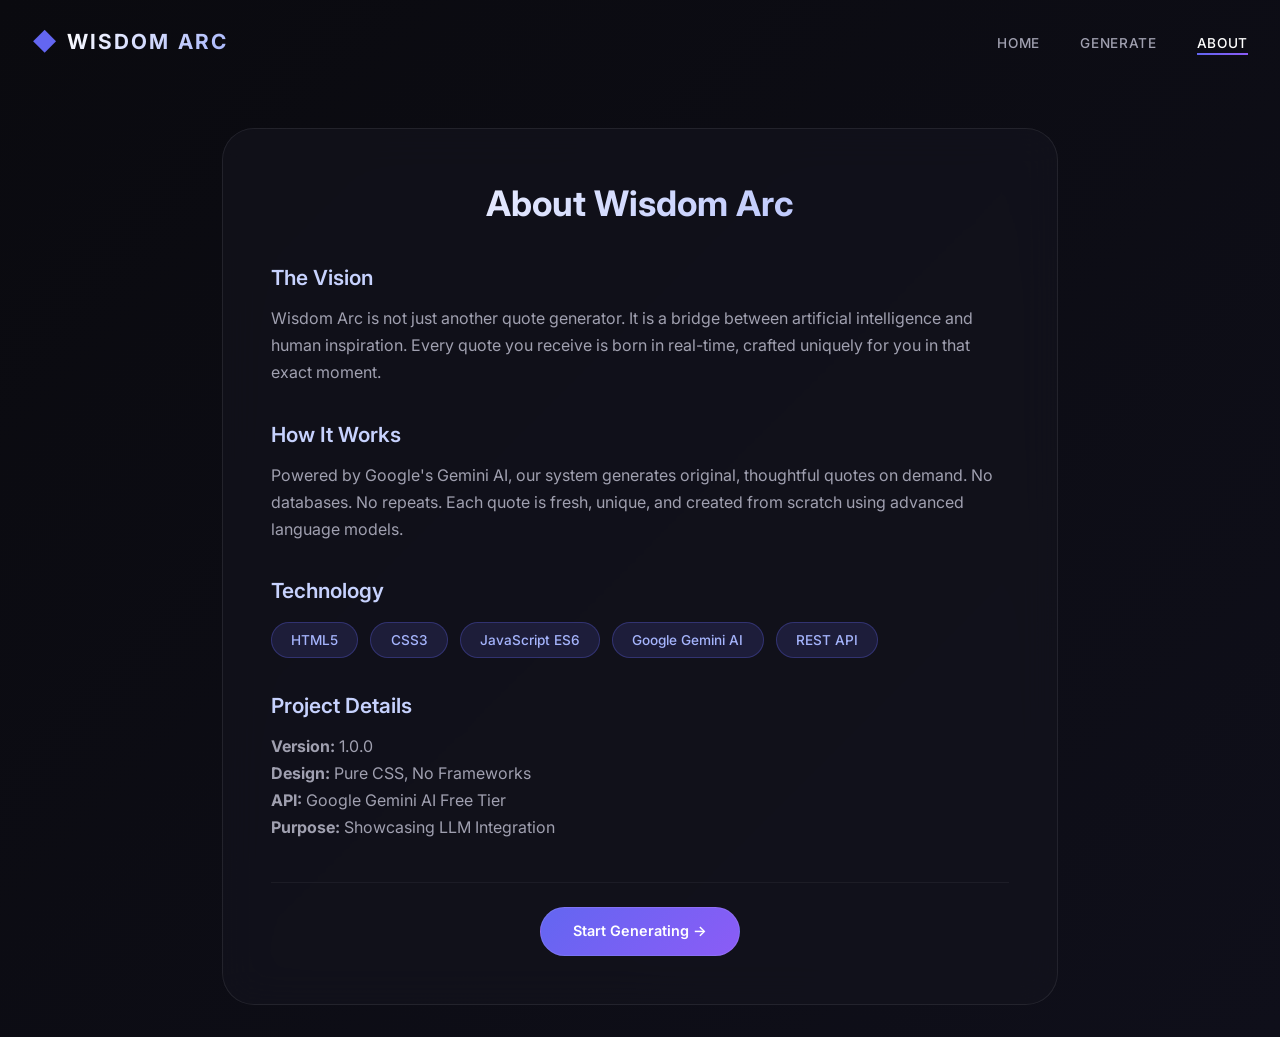
==== about.html @ d0ecbc01 "Initial commit - Wisdom Arc project" ====
<!DOCTYPE html>
<html lang="en">
<head>
    <meta charset="UTF-8">
    <meta name="viewport" content="width=device-width, initial-scale=1.0">
    <title>About | Wisdom Arc</title>
    <link rel="stylesheet" href="css/style.css">
    <link href="https://fonts.googleapis.com/css2?family=Inter:opsz,wght@14..32,300;400;500;600;700;800&display=swap" rel="stylesheet">
</head>
<body>

    <nav class="navbar">
        <div class="nav-container">
            <div class="logo">
                <span class="logo-icon">◆</span>
                <span class="logo-text">WISDOM ARC</span>
            </div>
            <ul class="nav-links">
                <li><a href="index.html">HOME</a></li>
                <li><a href="generate.html">GENERATE</a></li>
                <li><a href="about.html" class="active">ABOUT</a></li>
            </ul>
        </div>
    </nav>

    <main class="about-main">
        <div class="about-container">
            <div class="about-card">
                <h1>About Wisdom Arc</h1>
                
                <div class="about-section">
                    <h2>The Vision</h2>
                    <p>Wisdom Arc is not just another quote generator. It is a bridge between artificial intelligence and human inspiration. Every quote you receive is born in real-time, crafted uniquely for you in that exact moment.</p>
                </div>

                <div class="about-section">
                    <h2>How It Works</h2>
                    <p>Powered by Google's Gemini AI, our system generates original, thoughtful quotes on demand. No databases. No repeats. Each quote is fresh, unique, and created from scratch using advanced language models.</p>
                </div>

                <div class="about-section">
                    <h2>Technology</h2>
                    <div class="tech-grid">
                        <span class="tech-item">HTML5</span>
                        <span class="tech-item">CSS3</span>
                        <span class="tech-item">JavaScript ES6</span>
                        <span class="tech-item">Google Gemini AI</span>
                        <span class="tech-item">REST API</span>
                    </div>
                </div>

                <div class="about-section">
                    <h2>Project Details</h2>
                    <p><strong>Version:</strong> 1.0.0<br>
                    <strong>Design:</strong> Pure CSS, No Frameworks<br>
                    <strong>API:</strong> Google Gemini AI Free Tier<br>
                    <strong>Purpose:</strong> Showcasing LLM Integration</p>
                </div>

                <div class="about-footer">
                    <a href="generate.html" class="btn-primary">Start Generating →</a>
                </div>
            </div>
        </div>
    </main>

    <script>
        window.addEventListener('scroll', () => {
            const navbar = document.querySelector('.navbar');
            if (window.scrollY > 50) {
                navbar.classList.add('scrolled');
            } else {
                navbar.classList.remove('scrolled');
            }
        });
    </script>
</body>
</html>
---- css/style.css ----
* {
    margin: 0;
    padding: 0;
    box-sizing: border-box;
}

body {
    font-family: 'Inter', sans-serif;
    background: #0a0a0f;
    color: #ffffff;
    line-height: 1.5;
    overflow-x: hidden;
}

::-webkit-scrollbar {
    width: 8px;
}

::-webkit-scrollbar-track {
    background: #1a1a20;
}

::-webkit-scrollbar-thumb {
    background: #3b3b45;
    border-radius: 4px;
}

::-webkit-scrollbar-thumb:hover {
    background: #6366f1;
}

.navbar {
    position: fixed;
    top: 0;
    width: 100%;
    padding: 1.5rem 0;
    z-index: 1000;
    transition: all 0.4s ease;
    background: transparent;
}

.navbar.scrolled {
    background: rgba(10, 10, 15, 0.95);
    backdrop-filter: blur(20px);
    border-bottom: 1px solid rgba(255, 255, 255, 0.05);
    padding: 1rem 0;
}

.nav-container {
    max-width: 1280px;
    margin: 0 auto;
    padding: 0 2rem;
    display: flex;
    justify-content: space-between;
    align-items: center;
}

.logo {
    display: flex;
    align-items: center;
    gap: 0.5rem;
    font-size: 1.3rem;
    font-weight: 700;
    letter-spacing: 0.1em;
}

.logo-icon {
    font-size: 1.5rem;
    color: #6366f1;
}

.logo-text {
    background: linear-gradient(135deg, #ffffff, #a5b4fc);
    -webkit-background-clip: text;
    background-clip: text;
    color: transparent;
}

.nav-links {
    display: flex;
    gap: 2.5rem;
    list-style: none;
}

.nav-links a {
    color: #a0a0b0;
    text-decoration: none;
    font-weight: 500;
    font-size: 0.85rem;
    letter-spacing: 0.05em;
    transition: color 0.3s ease;
    position: relative;
    padding-bottom: 0.25rem;
}

.nav-links a::after {
    content: '';
    position: absolute;
    bottom: 0;
    left: 0;
    width: 0;
    height: 2px;
    background: linear-gradient(90deg, #6366f1, #8b5cf6);
    transition: width 0.3s ease;
}

.nav-links a:hover::after,
.nav-links a.active::after {
    width: 100%;
}

.nav-links a:hover,
.nav-links a.active {
    color: #ffffff;
}

.hero {
    min-height: 100vh;
    display: flex;
    align-items: center;
    position: relative;
    background: linear-gradient(135deg, #0a0a0f 0%, #0f0f1a 100%);
}

.hero-overlay {
    position: absolute;
    top: 0;
    left: 0;
    width: 100%;
    height: 100%;
    background: radial-gradient(circle at 20% 50%, rgba(99, 102, 241, 0.08) 0%, transparent 50%),
                radial-gradient(circle at 80% 80%, rgba(139, 92, 246, 0.06) 0%, transparent 50%);
    pointer-events: none;
}

.hero-content {
    max-width: 1280px;
    margin: 0 auto;
    padding: 0 2rem;
    position: relative;
    z-index: 2;
}

.hero-badge {
    display: inline-block;
    padding: 0.35rem 1rem;
    background: rgba(99, 102, 241, 0.1);
    border: 1px solid rgba(99, 102, 241, 0.3);
    border-radius: 100px;
    font-size: 0.75rem;
    font-weight: 600;
    letter-spacing: 0.1em;
    margin-bottom: 1.5rem;
    backdrop-filter: blur(4px);
}

.hero-title {
    font-size: 4.5rem;
    font-weight: 800;
    line-height: 1.1;
    letter-spacing: -0.02em;
    margin-bottom: 1.5rem;
    background: linear-gradient(135deg, #ffffff 0%, #c7d2fe 100%);
    -webkit-background-clip: text;
    background-clip: text;
    color: transparent;
}

.hero-subtitle {
    font-size: 1.1rem;
    color: #a0a0b0;
    max-width: 500px;
    margin-bottom: 2.5rem;
    line-height: 1.6;
}

.hero-buttons {
    display: flex;
    gap: 1rem;
    flex-wrap: wrap;
}

.btn-primary {
    display: inline-flex;
    align-items: center;
    gap: 0.5rem;
    padding: 0.8rem 2rem;
    background: linear-gradient(135deg, #6366f1, #8b5cf6);
    border-radius: 100px;
    text-decoration: none;
    color: white;
    font-weight: 600;
    font-size: 0.9rem;
    transition: all 0.3s ease;
    border: 1px solid rgba(255, 255, 255, 0.1);
}

.btn-primary:hover {
    transform: translateY(-2px);
    box-shadow: 0 10px 30px rgba(99, 102, 241, 0.3);
    gap: 0.75rem;
}

.btn-secondary {
    display: inline-flex;
    align-items: center;
    padding: 0.8rem 2rem;
    background: transparent;
    border: 1px solid rgba(255, 255, 255, 0.2);
    border-radius: 100px;
    text-decoration: none;
    color: white;
    font-weight: 500;
    font-size: 0.9rem;
    transition: all 0.3s ease;
}

.btn-secondary:hover {
    border-color: #6366f1;
    background: rgba(99, 102, 241, 0.1);
    transform: translateY(-2px);
}

.hero-scroll {
    position: absolute;
    bottom: 2rem;
    left: 50%;
    transform: translateX(-50%);
    display: flex;
    flex-direction: column;
    align-items: center;
    gap: 0.5rem;
    font-size: 0.7rem;
    color: #707090;
    letter-spacing: 0.2em;
}

.scroll-line {
    width: 1px;
    height: 40px;
    background: linear-gradient(180deg, #6366f1, transparent);
}

.generator-main {
    min-height: 100vh;
    background: linear-gradient(135deg, #0a0a0f 0%, #0f0f1a 100%);
    padding-top: 6rem;
}

.generator-container {
    max-width: 900px;
    margin: 0 auto;
    padding: 2rem;
}

.generator-card {
    background: rgba(20, 20, 30, 0.6);
    backdrop-filter: blur(20px);
    border-radius: 2rem;
    border: 1px solid rgba(255, 255, 255, 0.08);
    padding: 3rem;
    box-shadow: 0 25px 50px -12px rgba(0, 0, 0, 0.5);
}

.card-header {
    text-align: center;
    margin-bottom: 2.5rem;
}

.card-header h1 {
    font-size: 2.2rem;
    font-weight: 700;
    background: linear-gradient(135deg, #ffffff, #a5b4fc);
    -webkit-background-clip: text;
    background-clip: text;
    color: transparent;
    margin-bottom: 0.5rem;
}

.card-header p {
    color: #9090a0;
    font-size: 0.9rem;
}

.quote-box {
    background: rgba(0, 0, 0, 0.4);
    border-radius: 1.5rem;
    padding: 2.5rem;
    margin-bottom: 2rem;
    border-left: 3px solid #6366f1;
    position: relative;
}

.quote-icon {
    font-size: 4rem;
    color: rgba(99, 102, 241, 0.2);
    position: absolute;
    top: 1rem;
    left: 1.5rem;
    font-family: serif;
}

.quote-text {
    font-size: 1.3rem;
    line-height: 1.6;
    color: #e0e0f0;
    font-weight: 400;
    margin-bottom: 1rem;
    padding-left: 1.5rem;
    min-height: 120px;
}

.quote-author {
    text-align: right;
    color: #8b5cf6;
    font-weight: 500;
    font-size: 0.9rem;
    letter-spacing: 0.02em;
    padding-left: 1.5rem;
}

.generate-button {
    width: 100%;
    padding: 1rem;
    background: linear-gradient(135deg, #6366f1, #8b5cf6);
    border: none;
    border-radius: 100px;
    color: white;
    font-size: 1rem;
    font-weight: 600;
    cursor: pointer;
    transition: all 0.3s ease;
}

.generate-button:hover {
    transform: scale(1.02);
    box-shadow: 0 10px 30px rgba(99, 102, 241, 0.4);
}

.generate-button:disabled {
    opacity: 0.6;
    transform: none;
    cursor: not-allowed;
}

.about-main {
    min-height: 100vh;
    background: linear-gradient(135deg, #0a0a0f 0%, #0f0f1a 100%);
    padding-top: 6rem;
}

.about-container {
    max-width: 900px;
    margin: 0 auto;
    padding: 2rem;
}

.about-card {
    background: rgba(20, 20, 30, 0.6);
    backdrop-filter: blur(20px);
    border-radius: 2rem;
    border: 1px solid rgba(255, 255, 255, 0.08);
    padding: 3rem;
}

.about-card h1 {
    font-size: 2.2rem;
    font-weight: 700;
    background: linear-gradient(135deg, #ffffff, #a5b4fc);
    -webkit-background-clip: text;
    background-clip: text;
    color: transparent;
    margin-bottom: 2rem;
    text-align: center;
}

.about-section {
    margin-bottom: 2rem;
}

.about-section h2 {
    font-size: 1.3rem;
    color: #c7d2fe;
    margin-bottom: 0.75rem;
    font-weight: 600;
}

.about-section p {
    color: #a0a0b0;
    line-height: 1.7;
}

.tech-grid {
    display: flex;
    flex-wrap: wrap;
    gap: 0.75rem;
    margin-top: 1rem;
}

.tech-item {
    background: rgba(99, 102, 241, 0.15);
    border: 1px solid rgba(99, 102, 241, 0.3);
    padding: 0.4rem 1.2rem;
    border-radius: 100px;
    font-size: 0.85rem;
    color: #a5b4fc;
    font-weight: 500;
}

.about-footer {
    text-align: center;
    margin-top: 2.5rem;
    padding-top: 1.5rem;
    border-top: 1px solid rgba(255, 255, 255, 0.05);
}

@media (max-width: 768px) {
    .hero-title {
        font-size: 2.5rem;
    }
    
    .generator-card {
        padding: 1.5rem;
    }
    
    .about-card {
        padding: 1.5rem;
    }
    
    .quote-text {
        font-size: 1rem;
    }
    
    .nav-links {
        gap: 1.2rem;
    }
    
    .nav-container {
        padding: 0 1rem;
    }
}
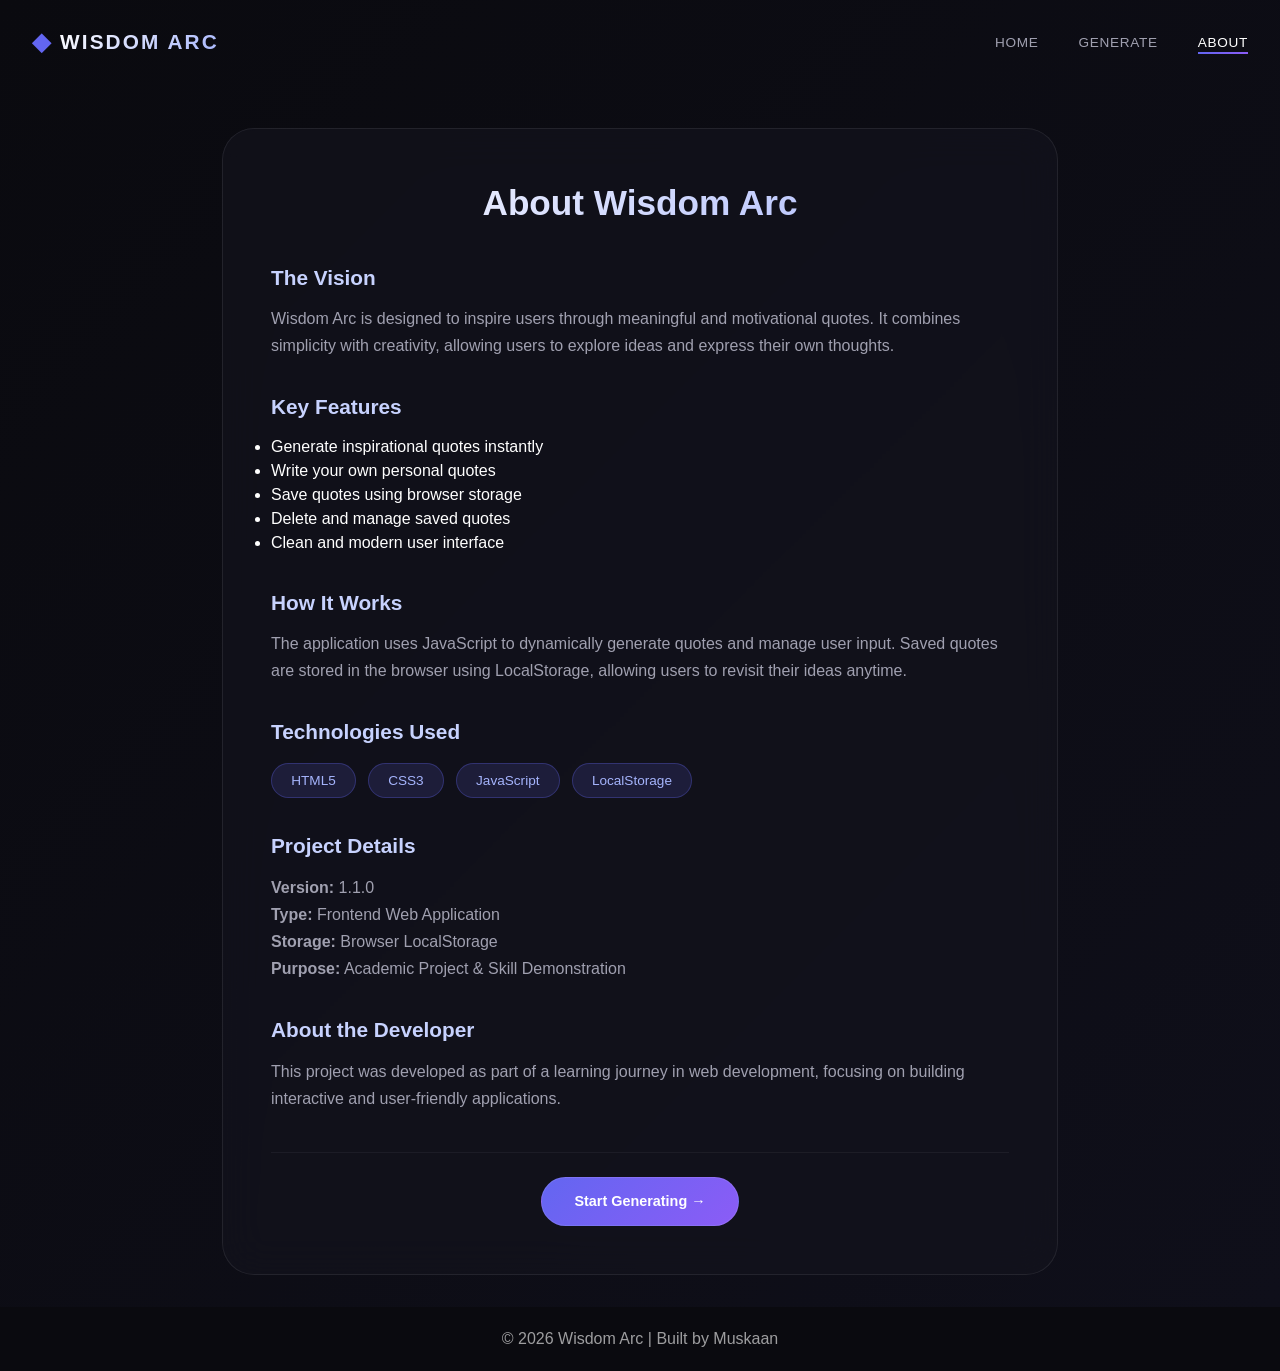
==== commit 88cb5def: "Update about.html" ====
--- a/about.html
+++ b/about.html
@@ -5,7 +5,6 @@
     <meta name="viewport" content="width=device-width, initial-scale=1.0">
     <title>About | Wisdom Arc</title>
     <link rel="stylesheet" href="css/style.css">
-    <link href="https://fonts.googleapis.com/css2?family=Inter:opsz,wght@14..32,300;400;500;600;700;800&display=swap" rel="stylesheet">
 </head>
 <body>
 
@@ -26,44 +25,85 @@
     <main class="about-main">
         <div class="about-container">
             <div class="about-card">
+
                 <h1>About Wisdom Arc</h1>
-                
+
+                <!-- VISION -->
                 <div class="about-section">
                     <h2>The Vision</h2>
-                    <p>Wisdom Arc is not just another quote generator. It is a bridge between artificial intelligence and human inspiration. Every quote you receive is born in real-time, crafted uniquely for you in that exact moment.</p>
+                    <p>
+                        Wisdom Arc is designed to inspire users through meaningful and motivational quotes. 
+                        It combines simplicity with creativity, allowing users to explore ideas and express their own thoughts.
+                    </p>
                 </div>
 
+                <!-- FEATURES -->
+                <div class="about-section">
+                    <h2>Key Features</h2>
+                    <ul>
+                        <li>Generate inspirational quotes instantly</li>
+                        <li>Write your own personal quotes</li>
+                        <li>Save quotes using browser storage</li>
+                        <li>Delete and manage saved quotes</li>
+                        <li>Clean and modern user interface</li>
+                    </ul>
+                </div>
+
+                <!-- HOW IT WORKS -->
                 <div class="about-section">
                     <h2>How It Works</h2>
-                    <p>Powered by Google's Gemini AI, our system generates original, thoughtful quotes on demand. No databases. No repeats. Each quote is fresh, unique, and created from scratch using advanced language models.</p>
+                    <p>
+                        The application uses JavaScript to dynamically generate quotes and manage user input. 
+                        Saved quotes are stored in the browser using LocalStorage, allowing users to revisit their ideas anytime.
+                    </p>
                 </div>
 
+                <!-- TECHNOLOGY -->
                 <div class="about-section">
-                    <h2>Technology</h2>
+                    <h2>Technologies Used</h2>
                     <div class="tech-grid">
                         <span class="tech-item">HTML5</span>
                         <span class="tech-item">CSS3</span>
-                        <span class="tech-item">JavaScript ES6</span>
-                        <span class="tech-item">Google Gemini AI</span>
-                        <span class="tech-item">REST API</span>
+                        <span class="tech-item">JavaScript</span>
+                        <span class="tech-item">LocalStorage</span>
                     </div>
                 </div>
 
+                <!-- PROJECT DETAILS -->
                 <div class="about-section">
                     <h2>Project Details</h2>
-                    <p><strong>Version:</strong> 1.0.0<br>
-                    <strong>Design:</strong> Pure CSS, No Frameworks<br>
-                    <strong>API:</strong> Google Gemini AI Free Tier<br>
-                    <strong>Purpose:</strong> Showcasing LLM Integration</p>
+                    <p>
+                        <strong>Version:</strong> 1.1.0<br>
+                        <strong>Type:</strong> Frontend Web Application<br>
+                        <strong>Storage:</strong> Browser LocalStorage<br>
+                        <strong>Purpose:</strong> Academic Project & Skill Demonstration
+                    </p>
                 </div>
 
+                <!-- AUTHOR -->
+                <div class="about-section">
+                    <h2>About the Developer</h2>
+                    <p>
+                        This project was developed as part of a learning journey in web development, 
+                        focusing on building interactive and user-friendly applications.
+                    </p>
+                </div>
+
+                <!-- CTA -->
                 <div class="about-footer">
                     <a href="generate.html" class="btn-primary">Start Generating →</a>
                 </div>
+
             </div>
         </div>
     </main>
 
+    <!-- Footer -->
+    <footer style="text-align:center; padding:20px; opacity:0.6;">
+        © 2026 Wisdom Arc | Built by Muskaan
+    </footer>
+
+    <!-- Navbar Scroll -->
     <script>
         window.addEventListener('scroll', () => {
             const navbar = document.querySelector('.navbar');
@@ -74,5 +114,6 @@
             }
         });
     </script>
+
 </body>
-</html>+</html>
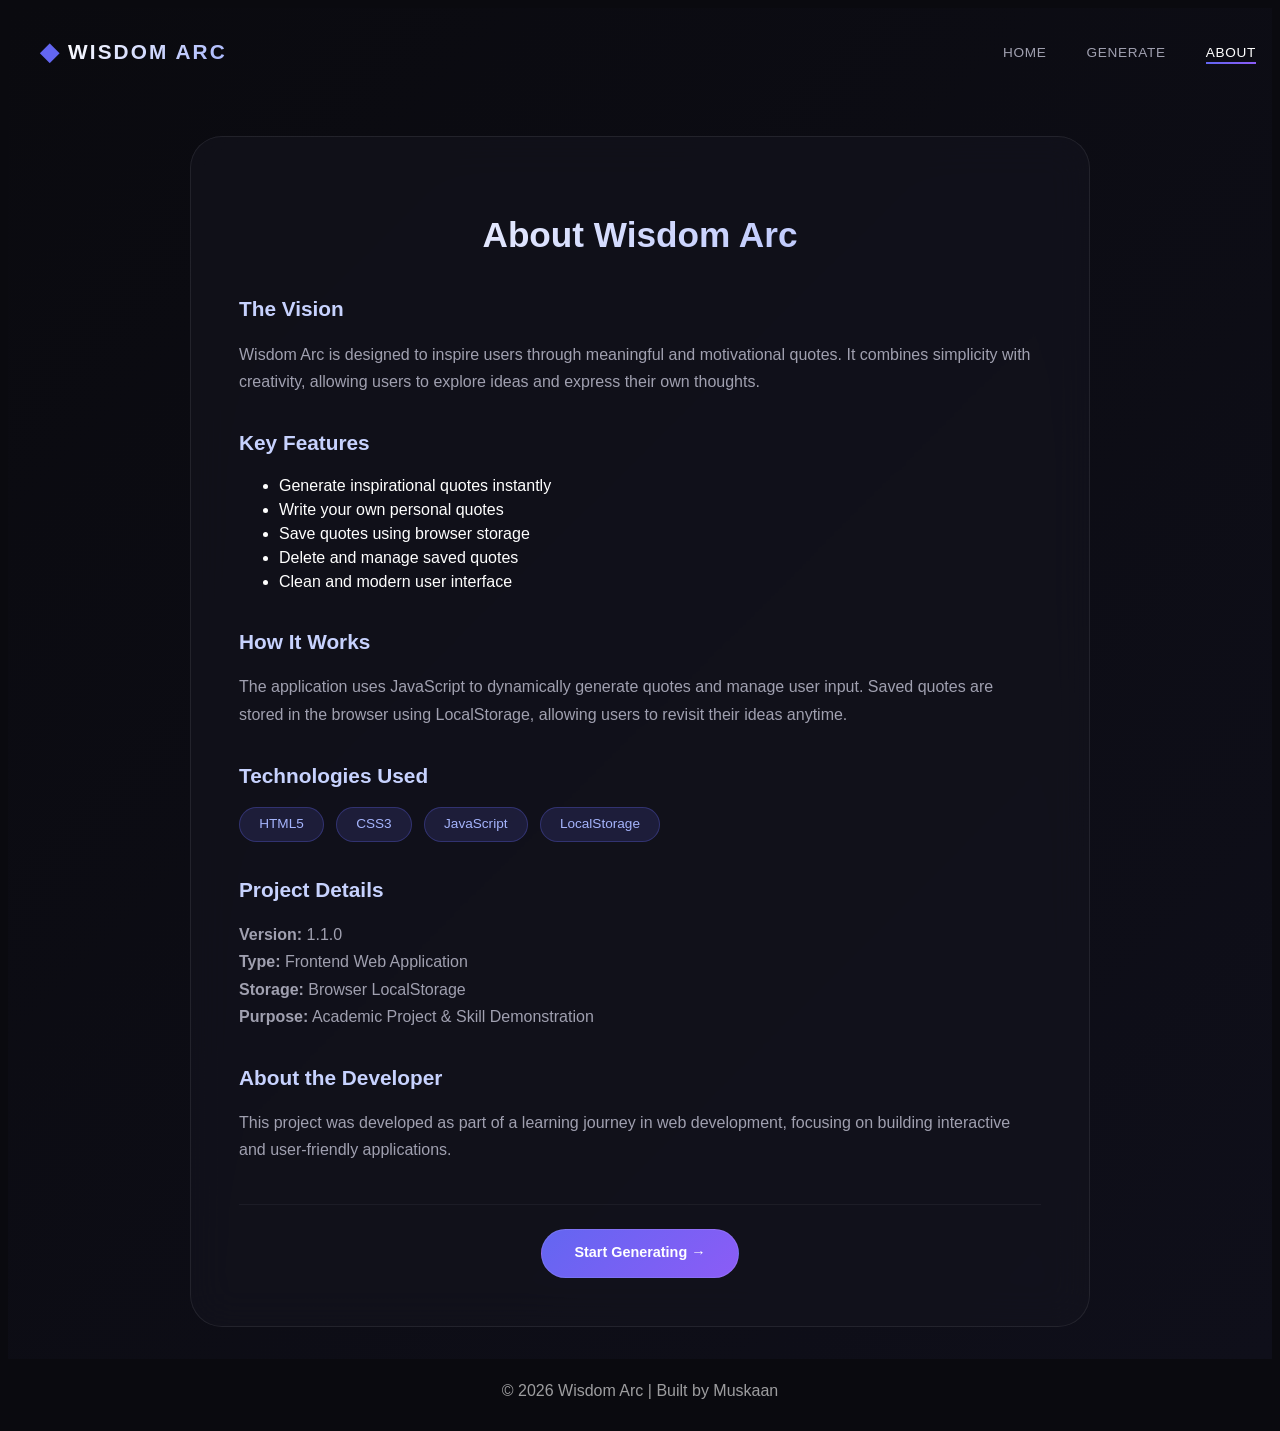
==== commit e46db816: "Update about.html" ====
--- a/about.html
+++ b/about.html
@@ -4,7 +4,7 @@
     <meta charset="UTF-8">
     <meta name="viewport" content="width=device-width, initial-scale=1.0">
     <title>About | Wisdom Arc</title>
-    <link rel="stylesheet" href="css/style.css">
+    <link rel="stylesheet" href="./css/style.css">
 </head>
 <body>
 
--- a/css/style.css
+++ b/css/style.css
@@ -1,3 +1,4 @@
+@@ -0,0 +1,441 @@
 * {
     margin: 0;
     padding: 0;
@@ -438,4 +439,48 @@
     .nav-container {
         padding: 0 1rem;
     }
-}+}
+/* 🔥 NEW FEATURES (SAFE ADD) */
+
+#quoteText, #quoteAuthor {
+    transition: opacity 0.3s ease;
+}
+
+/* user input */
+.user-section {
+    margin-top: 30px;
+}
+
+.user-section textarea {
+    width: 100%;
+    height: 80px;
+    padding: 10px;
+    border-radius: 8px;
+    margin-top: 10px;
+    border: none;
+    outline: none;
+}
+
+/* saved quotes */
+.saved-section {
+    margin-top: 30px;
+}
+
+.saved-quote {
+    background: rgba(255,255,255,0.05);
+    padding: 12px;
+    margin: 10px 0;
+    border-radius: 10px;
+    display: flex;
+    justify-content: space-between;
+    align-items: center;
+}
+
+.saved-quote button {
+    background: #ff4d4d;
+    border: none;
+    padding: 6px 10px;
+    border-radius: 6px;
+    color: white;
+    cursor: pointer;
+}
